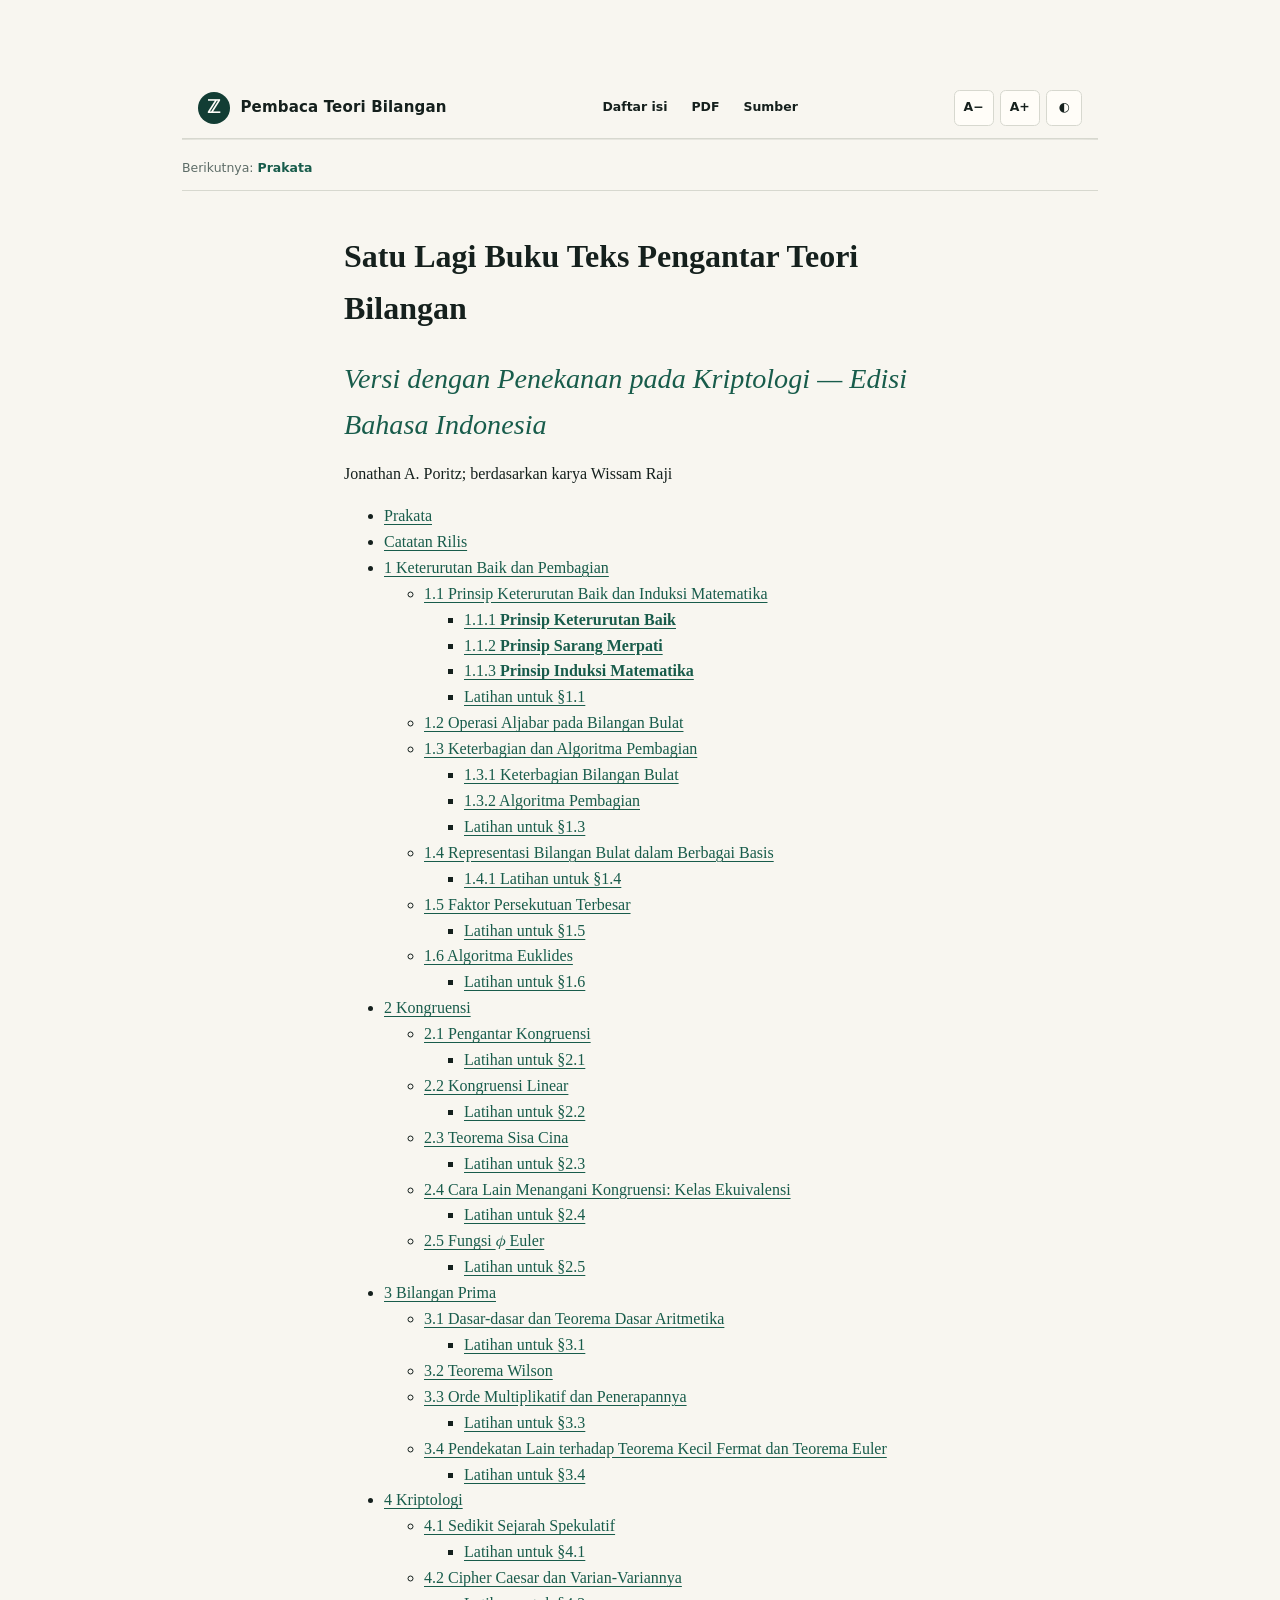
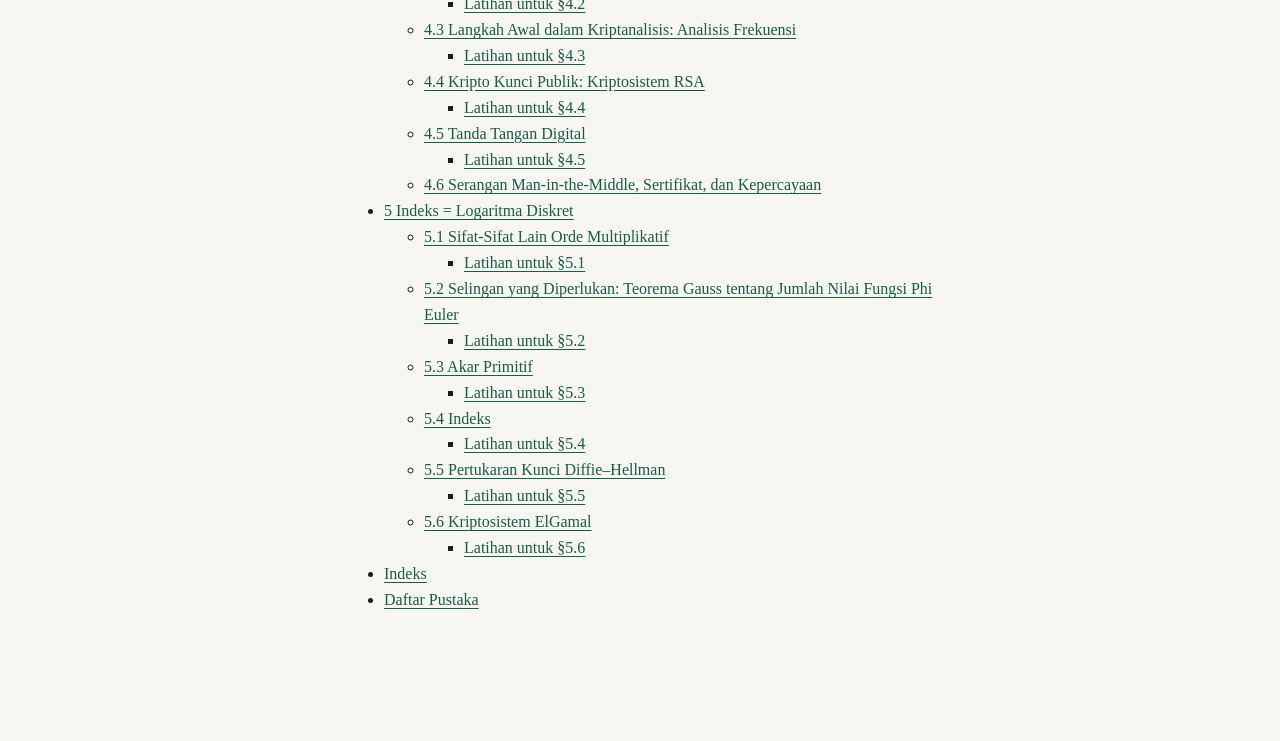
==== docs/reader/index.html @ 66df945d "Add live reflowable HTML reader" ====
<!DOCTYPE html>
<html xmlns="http://www.w3.org/1999/xhtml" lang="id-ID" xml:lang="id-ID">
<head>
  <meta charset="utf-8" />
  <meta name="generator" content="pandoc" />
  <meta name="viewport" content="width=device-width, initial-scale=1.0, user-scalable=yes" />
  <meta name="author" content="Jonathan A. Poritz; berdasarkan karya Wissam Raji" />
  <title>Satu Lagi Buku Teks Pengantar Teori Bilangan</title>
  <style>
    div.sitenav { display: flex; flex-direction: row; flex-wrap: wrap; }
    span.navlink { flex: 1; }
    span.navlink-label { display: inline-block; min-width: 4em; }
    /* Default styles provided by pandoc.
    ** See https://pandoc.org/MANUAL.html#variables-for-html for config info.
    */
    span.smallcaps{font-variant: small-caps;}
    div.columns{display: flex; gap: min(4vw, 1.5em);}
    div.column{flex: auto; overflow-x: auto;}
    div.hanging-indent{margin-left: 1.5em; text-indent: -1.5em;}
    /* The extra [class] is a hack that increases specificity enough to
       override a similar rule in reveal.js */
    ul.task-list[class]{list-style: none;}
    ul.task-list li input[type="checkbox"] {
      font-size: inherit;
      width: 0.8em;
      margin: 0 0.8em 0.2em -1.6em;
      vertical-align: middle;
    }
  </style>
  <link rel="stylesheet" href="../site.css" />
  <meta name="description" content="Edisi lengkap bahasa Indonesia yang dapat di-reflow dari buku pengantar teori bilangan dan kriptologi." />
  <link rel="canonical" href="https://kokunoyumeto.github.io/yet-another-introductory-number-theory-textbook-id/reader/index.html" />
  <meta property="og:title" content="Satu Lagi Buku Teks Pengantar Teori Bilangan" />
  <meta property="og:type" content="book" />
</head>
<body>
<nav id="sitenav" aria-label="Navigasi bab">
<div class="sitenav">
<span class="navlink">
</span>
<span class="navlink">
</span>
</div>
<div class="sitenav">
<span class="navlink">
<span class="navlink-label">Berikutnya:</span> <a href="-prakata.html" accesskey="n" rel="next">Prakata</a>
</span>
<span class="navlink">
</span>
</div>
</nav>

<main id="reader-content" tabindex="-1">
<header id="title-block-header">
<h1 class="title">Satu Lagi Buku Teks Pengantar Teori Bilangan</h1>
<p class="subtitle">Versi dengan Penekanan pada Kriptologi — Edisi
Bahasa Indonesia</p>
<p class="author">Jonathan A. Poritz; berdasarkan karya Wissam Raji</p>
</header>
<nav id="TOC" role="doc-toc">
<ul>
<li><a href="-prakata.html#prakata" id="toc-prakata">Prakata</a></li>
<li><a href="-catatan-rilis.html#catatan-rilis"
id="toc-catatan-rilis">Catatan Rilis</a></li>
<li><a href="1-chap-WOaD.html#chap-WOaD" id="toc-chap-WOaD"><span
class="toc-section-number">1</span> Keterurutan Baik dan Pembagian</a>
<ul>
<li><a href="1-chap-WOaD.html#sec-WOPaMI" id="toc-sec-WOPaMI"><span
class="toc-section-number">1.1</span> Prinsip Keterurutan Baik dan
Induksi Matematika</a>
<ul>
<li><a href="1-chap-WOaD.html#prinsip-keterurutan-baik"
id="toc-prinsip-keterurutan-baik"><span
class="toc-section-number">1.1.1</span> <strong>Prinsip Keterurutan
Baik</strong></a></li>
<li><a href="1-chap-WOaD.html#prinsip-sarang-merpati"
id="toc-prinsip-sarang-merpati"><span
class="toc-section-number">1.1.2</span> <strong>Prinsip Sarang
Merpati</strong></a></li>
<li><a href="1-chap-WOaD.html#prinsip-induksi-matematika"
id="toc-prinsip-induksi-matematika"><span
class="toc-section-number">1.1.3</span> <strong>Prinsip Induksi
Matematika</strong></a></li>
<li><a href="1-chap-WOaD.html#latihan-untuk-sec-wopami"
id="toc-latihan-untuk-sec-wopami">Latihan untuk §1.1</a></li>
</ul></li>
<li><a href="1-chap-WOaD.html#sec-AOwI" id="toc-sec-AOwI"><span
class="toc-section-number">1.2</span> Operasi Aljabar pada Bilangan
Bulat</a></li>
<li><a href="1-chap-WOaD.html#sec-DaDA" id="toc-sec-DaDA"><span
class="toc-section-number">1.3</span> Keterbagian dan Algoritma
Pembagian</a>
<ul>
<li><a href="1-chap-WOaD.html#keterbagian-bilangan-bulat"
id="toc-keterbagian-bilangan-bulat"><span
class="toc-section-number">1.3.1</span> Keterbagian Bilangan
Bulat</a></li>
<li><a href="1-chap-WOaD.html#algoritma-pembagian"
id="toc-algoritma-pembagian"><span
class="toc-section-number">1.3.2</span> Algoritma Pembagian</a></li>
<li><a href="1-chap-WOaD.html#latihan-untuk-sec-dada"
id="toc-latihan-untuk-sec-dada">Latihan untuk §1.3</a></li>
</ul></li>
<li><a href="1-chap-WOaD.html#sec-RoIiDB" id="toc-sec-RoIiDB"><span
class="toc-section-number">1.4</span> Representasi Bilangan Bulat dalam
Berbagai Basis</a>
<ul>
<li><a href="1-chap-WOaD.html#latihan-untuk-sec-roiidb"
id="toc-latihan-untuk-sec-roiidb"><span
class="toc-section-number">1.4.1</span> Latihan untuk §1.4</a></li>
</ul></li>
<li><a href="1-chap-WOaD.html#gcd" id="toc-gcd"><span
class="toc-section-number">1.5</span> Faktor Persekutuan Terbesar</a>
<ul>
<li><a href="1-chap-WOaD.html#latihan-untuk-gcd"
id="toc-latihan-untuk-gcd">Latihan untuk §1.5</a></li>
</ul></li>
<li><a href="1-chap-WOaD.html#sec-EA" id="toc-sec-EA"><span
class="toc-section-number">1.6</span> Algoritma Euklides</a>
<ul>
<li><a href="1-chap-WOaD.html#latihan-untuk-sec-ea"
id="toc-latihan-untuk-sec-ea">Latihan untuk §1.6</a></li>
</ul></li>
</ul></li>
<li><a href="2-chap-Cs.html#chap-Cs" id="toc-chap-Cs"><span
class="toc-section-number">2</span> Kongruensi</a>
<ul>
<li><a href="2-chap-Cs.html#sec-ItC" id="toc-sec-ItC"><span
class="toc-section-number">2.1</span> Pengantar Kongruensi</a>
<ul>
<li><a href="2-chap-Cs.html#latihan-untuk-sec-itc"
id="toc-latihan-untuk-sec-itc">Latihan untuk §2.1</a></li>
</ul></li>
<li><a href="2-chap-Cs.html#sec-LC" id="toc-sec-LC"><span
class="toc-section-number">2.2</span> Kongruensi Linear</a>
<ul>
<li><a href="2-chap-Cs.html#latihan-untuk-sec-lc"
id="toc-latihan-untuk-sec-lc">Latihan untuk §2.2</a></li>
</ul></li>
<li><a href="2-chap-Cs.html#sec-CRT" id="toc-sec-CRT"><span
class="toc-section-number">2.3</span> Teorema Sisa Cina</a>
<ul>
<li><a href="2-chap-Cs.html#latihan-untuk-sec-crt"
id="toc-latihan-untuk-sec-crt">Latihan untuk §2.3</a></li>
</ul></li>
<li><a href="2-chap-Cs.html#sec-AWtWwC" id="toc-sec-AWtWwC"><span
class="toc-section-number">2.4</span> Cara Lain Menangani Kongruensi:
Kelas Ekuivalensi</a>
<ul>
<li><a href="2-chap-Cs.html#latihan-untuk-sec-awtwwc"
id="toc-latihan-untuk-sec-awtwwc">Latihan untuk §2.4</a></li>
</ul></li>
<li><a href="2-chap-Cs.html#sec-EphiF" id="toc-sec-EphiF"><span
class="toc-section-number">2.5</span> Fungsi
<math display="inline" xmlns="http://www.w3.org/1998/Math/MathML"><semantics><mi>ϕ</mi><annotation encoding="application/x-tex">\phi</annotation></semantics></math>
Euler</a>
<ul>
<li><a href="2-chap-Cs.html#latihan-untuk-sec-ephif"
id="toc-latihan-untuk-sec-ephif">Latihan untuk §2.5</a></li>
</ul></li>
</ul></li>
<li><a href="3-chap-PNs.html#chap-PNs" id="toc-chap-PNs"><span
class="toc-section-number">3</span> Bilangan Prima</a>
<ul>
<li><a href="3-chap-PNs.html#sec-BatFTA" id="toc-sec-BatFTA"><span
class="toc-section-number">3.1</span> Dasar-dasar dan Teorema Dasar
Aritmetika</a>
<ul>
<li><a href="3-chap-PNs.html#latihan-untuk-sec-batfta"
id="toc-latihan-untuk-sec-batfta">Latihan untuk §3.1</a></li>
</ul></li>
<li><a href="3-chap-PNs.html#sec-WT" id="toc-sec-WT"><span
class="toc-section-number">3.2</span> Teorema Wilson</a></li>
<li><a href="3-chap-PNs.html#sec-MOaA" id="toc-sec-MOaA"><span
class="toc-section-number">3.3</span> Orde Multiplikatif dan
Penerapannya</a>
<ul>
<li><a href="3-chap-PNs.html#latihan-untuk-sec-moaa"
id="toc-latihan-untuk-sec-moaa">Latihan untuk §3.3</a></li>
</ul></li>
<li><a href="3-chap-PNs.html#sec-AAtFLaET" id="toc-sec-AAtFLaET"><span
class="toc-section-number">3.4</span> Pendekatan Lain terhadap Teorema
Kecil Fermat dan Teorema Euler</a>
<ul>
<li><a href="3-chap-PNs.html#latihan-untuk-sec-aatflaet"
id="toc-latihan-untuk-sec-aatflaet">Latihan untuk §3.4</a></li>
</ul></li>
</ul></li>
<li><a href="4-chap-Crypto.html#chap-Crypto" id="toc-chap-Crypto"><span
class="toc-section-number">4</span> Kriptologi</a>
<ul>
<li><a href="4-chap-Crypto.html#sec-SSH" id="toc-sec-SSH"><span
class="toc-section-number">4.1</span> Sedikit Sejarah Spekulatif</a>
<ul>
<li><a href="4-chap-Crypto.html#latihan-untuk-sec-ssh"
id="toc-latihan-untuk-sec-ssh">Latihan untuk §4.1</a></li>
</ul></li>
<li><a href="4-chap-Crypto.html#sec-CCaIV" id="toc-sec-CCaIV"><span
class="toc-section-number">4.2</span> Cipher Caesar dan
Varian-Variannya</a>
<ul>
<li><a href="4-chap-Crypto.html#latihan-untuk-sec-ccaiv"
id="toc-latihan-untuk-sec-ccaiv">Latihan untuk §4.2</a></li>
</ul></li>
<li><a href="4-chap-Crypto.html#sec-FSiCFA" id="toc-sec-FSiCFA"><span
class="toc-section-number">4.3</span> Langkah Awal dalam Kriptanalisis:
Analisis Frekuensi</a>
<ul>
<li><a href="4-chap-Crypto.html#latihan-untuk-sec-fsicfa"
id="toc-latihan-untuk-sec-fsicfa">Latihan untuk §4.3</a></li>
</ul></li>
<li><a href="4-chap-Crypto.html#sec-tRSAC" id="toc-sec-tRSAC"><span
class="toc-section-number">4.4</span> Kripto Kunci Publik: Kriptosistem
RSA</a>
<ul>
<li><a href="4-chap-Crypto.html#latihan-untuk-sec-trsac"
id="toc-latihan-untuk-sec-trsac">Latihan untuk §4.4</a></li>
</ul></li>
<li><a href="4-chap-Crypto.html#sec-DSs" id="toc-sec-DSs"><span
class="toc-section-number">4.5</span> Tanda Tangan Digital</a>
<ul>
<li><a href="4-chap-Crypto.html#latihan-untuk-sec-dss"
id="toc-latihan-untuk-sec-dss">Latihan untuk §4.5</a></li>
</ul></li>
<li><a href="4-chap-Crypto.html#sec-MitMAaPKI"
id="toc-sec-MitMAaPKI"><span class="toc-section-number">4.6</span>
Serangan Man-in-the-Middle, Sertifikat, dan Kepercayaan</a></li>
</ul></li>
<li><a href="5-chap-IeqDL.html#chap-IeqDL" id="toc-chap-IeqDL"><span
class="toc-section-number">5</span> Indeks = Logaritma Diskret</a>
<ul>
<li><a href="5-chap-IeqDL.html#sec-MPoMO" id="toc-sec-MPoMO"><span
class="toc-section-number">5.1</span> Sifat-Sifat Lain Orde
Multiplikatif</a>
<ul>
<li><a href="5-chap-IeqDL.html#latihan-untuk-sec-mpomo"
id="toc-latihan-untuk-sec-mpomo">Latihan untuk §5.1</a></li>
</ul></li>
<li><a href="5-chap-IeqDL.html#sec-aNDGToSoEF"
id="toc-sec-aNDGToSoEF"><span class="toc-section-number">5.2</span>
Selingan yang Diperlukan: Teorema Gauss tentang Jumlah Nilai Fungsi Phi
Euler</a>
<ul>
<li><a href="5-chap-IeqDL.html#latihan-untuk-sec-andgtosoef"
id="toc-latihan-untuk-sec-andgtosoef">Latihan untuk §5.2</a></li>
</ul></li>
<li><a href="5-chap-IeqDL.html#sec-PR" id="toc-sec-PR"><span
class="toc-section-number">5.3</span> Akar Primitif</a>
<ul>
<li><a href="5-chap-IeqDL.html#latihan-untuk-sec-pr"
id="toc-latihan-untuk-sec-pr">Latihan untuk §5.3</a></li>
</ul></li>
<li><a href="5-chap-IeqDL.html#sec-I" id="toc-sec-I"><span
class="toc-section-number">5.4</span> Indeks</a>
<ul>
<li><a href="5-chap-IeqDL.html#latihan-untuk-sec-i"
id="toc-latihan-untuk-sec-i">Latihan untuk §5.4</a></li>
</ul></li>
<li><a href="5-chap-IeqDL.html#sec-DHKE" id="toc-sec-DHKE"><span
class="toc-section-number">5.5</span> Pertukaran Kunci
Diffie–Hellman</a>
<ul>
<li><a href="5-chap-IeqDL.html#latihan-untuk-sec-dhke"
id="toc-latihan-untuk-sec-dhke">Latihan untuk §5.5</a></li>
</ul></li>
<li><a href="5-chap-IeqDL.html#sec-tEGC" id="toc-sec-tEGC"><span
class="toc-section-number">5.6</span> Kriptosistem ElGamal</a>
<ul>
<li><a href="5-chap-IeqDL.html#latihan-untuk-sec-tegc"
id="toc-latihan-untuk-sec-tegc">Latihan untuk §5.6</a></li>
</ul></li>
</ul></li>
<li><a href="-indeks-web.html#indeks-web"
id="toc-indeks-web">Indeks</a></li>
<li><a href="-bibliography.html#bibliography"
id="toc-bibliography">Daftar Pustaka</a></li>
</ul>
</nav>
</main>

<script src="../reader.js"></script>
</body>
</html>
---- docs/site.css ----
:root {
  color-scheme: light dark;
  --ink: #15201d;
  --muted: #5e6d68;
  --paper: #f8f6f0;
  --paper-strong: #fffdf8;
  --surface: #eeeee7;
  --line: #d7d8cf;
  --brand: #185c4b;
  --brand-dark: #123d34;
  --accent: #d2603d;
  --focus: #007c91;
  --shadow: 0 18px 60px rgb(23 46 39 / 0.12);
  --reader-size: 1rem;
  --measure: 74ch;
}

@media (prefers-color-scheme: dark) {
  :root {
    --ink: #edf3ef;
    --muted: #acbbb5;
    --paper: #111916;
    --paper-strong: #18221f;
    --surface: #202b27;
    --line: #33423c;
    --brand: #74cfb3;
    --brand-dark: #9fdec9;
    --accent: #f08a67;
    --focus: #72d4e5;
    --shadow: 0 18px 60px rgb(0 0 0 / 0.3);
  }
}

:root[data-theme="light"] {
  color-scheme: light;
  --ink: #15201d;
  --muted: #5e6d68;
  --paper: #f8f6f0;
  --paper-strong: #fffdf8;
  --surface: #eeeee7;
  --line: #d7d8cf;
  --brand: #185c4b;
  --brand-dark: #123d34;
  --accent: #d2603d;
  --focus: #007c91;
  --shadow: 0 18px 60px rgb(23 46 39 / 0.12);
}

:root[data-theme="dark"] {
  color-scheme: dark;
  --ink: #edf3ef;
  --muted: #acbbb5;
  --paper: #111916;
  --paper-strong: #18221f;
  --surface: #202b27;
  --line: #33423c;
  --brand: #74cfb3;
  --brand-dark: #9fdec9;
  --accent: #f08a67;
  --focus: #72d4e5;
  --shadow: 0 18px 60px rgb(0 0 0 / 0.3);
}

*, *::before, *::after { box-sizing: border-box; }

html {
  background: var(--paper);
  color: var(--ink);
  font-family: Georgia, "Times New Roman", serif;
  line-height: 1.62;
  scroll-behavior: smooth;
  text-rendering: optimizeLegibility;
}

body {
  margin: 0;
  min-height: 100vh;
  background: var(--paper);
  color: var(--ink);
}

a { color: var(--brand); text-underline-offset: 0.16em; }
a:hover { color: var(--accent); }
a:focus-visible, button:focus-visible {
  outline: 3px solid var(--focus);
  outline-offset: 3px;
}

.skip-link {
  position: fixed;
  z-index: 1000;
  top: 0.75rem;
  left: 0.75rem;
  transform: translateY(-180%);
  padding: 0.65rem 0.85rem;
  border-radius: 0.4rem;
  background: var(--ink);
  color: var(--paper);
}
.skip-link:focus { transform: none; }

.site-header,
.reader-toolbar {
  display: flex;
  align-items: center;
  justify-content: space-between;
  gap: 1rem;
  width: min(100% - 2rem, 1180px);
  margin: 0 auto;
}

.site-header {
  padding: 1.15rem 0;
  border-bottom: 1px solid var(--line);
  font-family: system-ui, -apple-system, "Segoe UI", sans-serif;
}

.wordmark {
  display: inline-flex;
  align-items: center;
  gap: 0.65rem;
  color: var(--ink);
  font-size: 0.94rem;
  font-weight: 750;
  letter-spacing: 0.01em;
  text-decoration: none;
}

.wordmark-mark {
  display: grid;
  width: 2rem;
  height: 2rem;
  place-items: center;
  border-radius: 50%;
  background: var(--brand-dark);
  color: var(--paper-strong);
  font-family: Georgia, serif;
  font-size: 1.1rem;
}

.header-actions { display: flex; gap: 1rem; }
.header-actions a { color: var(--ink); font-size: 0.9rem; text-decoration: none; }

.landing-page main,
.site-footer {
  width: min(100% - 2rem, 1180px);
  margin-inline: auto;
}

.hero {
  display: grid;
  grid-template-columns: minmax(0, 1.55fr) minmax(250px, 0.65fr);
  gap: clamp(2rem, 6vw, 6rem);
  align-items: end;
  min-height: min(720px, 78vh);
  padding: clamp(4rem, 9vw, 8rem) 0 clamp(3rem, 7vw, 6rem);
}

.eyebrow {
  margin: 0 0 0.8rem;
  color: var(--accent);
  font-family: system-ui, -apple-system, "Segoe UI", sans-serif;
  font-size: 0.76rem;
  font-weight: 800;
  letter-spacing: 0.14em;
  text-transform: uppercase;
}

.hero h1 {
  max-width: 15ch;
  margin: 0;
  font-size: clamp(2.65rem, 7vw, 6.6rem);
  font-weight: 500;
  letter-spacing: -0.045em;
  line-height: 0.98;
}

.subtitle {
  margin: 1.15rem 0 0;
  color: var(--brand);
  font-size: clamp(1.2rem, 2.2vw, 1.8rem);
  font-style: italic;
}

.byline {
  margin: 1.2rem 0 0;
  color: var(--muted);
  font-family: system-ui, -apple-system, "Segoe UI", sans-serif;
  font-size: 0.94rem;
}

.lede { max-width: 66ch; margin: 2rem 0 0; font-size: 1.08rem; }
.hero-actions { display: flex; flex-wrap: wrap; gap: 0.8rem; margin-top: 2rem; }

.button {
  display: inline-flex;
  align-items: center;
  justify-content: center;
  gap: 0.55rem;
  min-height: 3rem;
  padding: 0.72rem 1.05rem;
  border: 1px solid var(--brand-dark);
  border-radius: 0.35rem;
  font-family: system-ui, -apple-system, "Segoe UI", sans-serif;
  font-size: 0.9rem;
  font-weight: 750;
  text-decoration: none;
}
.button-primary { background: var(--brand-dark); color: var(--paper-strong); }
.button-primary:hover { background: var(--accent); border-color: var(--accent); color: white; }
.button-secondary { color: var(--brand-dark); }

.edition-card {
  display: grid;
  grid-template-columns: repeat(2, minmax(0, 1fr));
  border: 1px solid var(--line);
  border-radius: 0.75rem;
  background: var(--paper-strong);
  box-shadow: var(--shadow);
  overflow: hidden;
}
.edition-card div { min-height: 8.8rem; padding: 1.2rem; border: 0 solid var(--line); }
.edition-card div:nth-child(odd) { border-right-width: 1px; }
.edition-card div:nth-child(-n + 2) { border-bottom-width: 1px; }
.edition-card strong { display: block; color: var(--brand); font-size: clamp(1.35rem, 3vw, 2.15rem); font-weight: 500; line-height: 1.05; }
.edition-card div:last-child strong { font-size: clamp(1.1rem, 2.2vw, 1.7rem); white-space: nowrap; }
.edition-card span { display: block; margin-top: 0.55rem; color: var(--muted); font-family: system-ui, -apple-system, "Segoe UI", sans-serif; font-size: 0.78rem; }

.chapter-section,
.format-section,
.about-section {
  padding: clamp(4rem, 8vw, 7rem) 0;
  border-top: 1px solid var(--line);
}

.section-heading { display: grid; grid-template-columns: 0.55fr 1.45fr; gap: 2rem; align-items: start; margin-bottom: 2.5rem; }
.section-heading h2,
.about-section h2 { max-width: 18ch; margin: 0; font-size: clamp(2rem, 4vw, 3.5rem); font-weight: 500; letter-spacing: -0.03em; line-height: 1.08; }

.chapter-grid { display: grid; grid-template-columns: repeat(2, minmax(0, 1fr)); gap: 1px; margin: 0; padding: 1px; background: var(--line); list-style: none; }
.chapter-grid li { background: var(--paper); }
.chapter-grid a { display: block; min-height: 9rem; padding: 1.4rem; color: var(--ink); text-decoration: none; }
.chapter-grid a:hover { background: var(--paper-strong); color: var(--brand); }
.chapter-grid span { display: block; margin-bottom: 0.75rem; color: var(--accent); font-family: system-ui, -apple-system, "Segoe UI", sans-serif; font-size: 0.73rem; font-weight: 800; letter-spacing: 0.1em; text-transform: uppercase; }
.chapter-grid strong { max-width: 28ch; font-size: 1.25rem; font-weight: 500; line-height: 1.25; }

.format-grid { display: grid; grid-template-columns: repeat(3, minmax(0, 1fr)); gap: 1rem; }
.format-grid article { min-height: 18rem; padding: 1.5rem; border: 1px solid var(--line); border-radius: 0.5rem; background: var(--paper-strong); }
.format-icon { display: grid; width: 3.25rem; height: 3.25rem; place-items: center; border: 1px solid var(--line); border-radius: 50%; color: var(--brand); font-family: system-ui, -apple-system, "Segoe UI", sans-serif; font-size: 0.78rem; font-weight: 800; }
.format-grid h3 { margin: 2rem 0 0.6rem; font-size: 1.35rem; font-weight: 500; }
.format-grid p { color: var(--muted); }
.format-grid a { font-family: system-ui, -apple-system, "Segoe UI", sans-serif; font-size: 0.86rem; font-weight: 750; }

.about-section { display: grid; grid-template-columns: 0.8fr 1.2fr; gap: clamp(2rem, 8vw, 8rem); }
.about-copy { max-width: 68ch; }
.preservation-links { display: flex; flex-wrap: wrap; gap: 0.6rem 1.2rem; padding: 0; list-style: none; font-family: system-ui, -apple-system, "Segoe UI", sans-serif; font-size: 0.85rem; font-weight: 700; }

.site-footer { display: flex; justify-content: space-between; gap: 1rem; padding: 2rem 0 3rem; border-top: 1px solid var(--line); color: var(--muted); font-family: system-ui, -apple-system, "Segoe UI", sans-serif; font-size: 0.78rem; }

/* Controls and layout for the generated Pandoc reader pages. */
.reader-shell { min-height: 100vh; }
.reader-toolbar-wrap { position: sticky; z-index: 100; top: 0; border-bottom: 1px solid var(--line); background: color-mix(in srgb, var(--paper) 92%, transparent); -webkit-backdrop-filter: blur(12px); backdrop-filter: blur(12px); }
.reader-toolbar { min-height: 3.85rem; font-family: system-ui, -apple-system, "Segoe UI", sans-serif; }
.reader-toolbar a { color: var(--ink); text-decoration: none; }
.reader-toolbar .reader-links,
.reader-toolbar .reader-tools { display: flex; align-items: center; gap: 0.4rem; }
.reader-toolbar .reader-links a { padding: 0.45rem 0.55rem; border-radius: 0.3rem; font-size: 0.78rem; font-weight: 700; }
.reader-toolbar .reader-links a:hover { background: var(--surface); }
.reader-tool {
  min-width: 2.25rem;
  min-height: 2.25rem;
  padding: 0.35rem 0.55rem;
  border: 1px solid var(--line);
  border-radius: 0.35rem;
  background: var(--paper-strong);
  color: var(--ink);
  font: 700 0.78rem/1 system-ui, -apple-system, "Segoe UI", sans-serif;
  cursor: pointer;
}
.reader-progress { position: absolute; bottom: -1px; left: 0; width: 0; height: 2px; background: var(--accent); }

body.reader-page {
  width: min(100% - 2rem, 980px);
  margin: 0 auto;
  padding: clamp(2.2rem, 6vw, 5rem) clamp(0rem, 3vw, 2rem) 7rem;
  background: var(--paper);
  font-size: var(--reader-size);
}

body.reader-page > :not(.reader-toolbar-wrap) { max-width: var(--measure); margin-inline: auto; }
body.reader-page > .tableofcontents,
body.reader-page > .maketitle { max-width: 100%; }
body.reader-page .titleHead,
body.reader-page .chapterHead,
body.reader-page .likechapterHead { color: var(--ink); font-weight: 500; letter-spacing: -0.035em; line-height: 1.08; }
body.reader-page .titleHead { font-size: clamp(2.4rem, 7vw, 5.3rem); }
body.reader-page .chapterHead,
body.reader-page .likechapterHead { margin: 2rem 0 3.2rem; font-size: clamp(2.1rem, 5vw, 4.1rem); }
body.reader-page .sectionHead,
body.reader-page .likesectionHead { margin: 3.5rem 0 1.25rem; color: var(--brand-dark); font-size: clamp(1.5rem, 3vw, 2.25rem); font-weight: 500; line-height: 1.2; }
body.reader-page .subsectionHead,
body.reader-page .likesubsectionHead { margin: 2.7rem 0 1rem; color: var(--ink); font-size: 1.25rem; }
body.reader-page p { margin: 0.85rem 0; text-align: left; }
body.reader-page main { min-width: 0; max-width: 100%; }
body.reader-page a,
body.reader-page code { overflow-wrap: anywhere; word-break: break-word; }
body.reader-page img { max-width: 100%; height: auto; }
body.reader-page figure,
body.reader-page .figure { max-width: 100%; margin: 2rem auto; text-align: center; }
body.reader-page table,
body.reader-page .tabular { display: block; max-width: 100%; margin: 1.5rem auto; overflow-x: auto; border-collapse: collapse; }
body.reader-page th,
body.reader-page td { padding: 0.35rem 0.55rem; border: 1px solid var(--line); }
body.reader-page pre,
body.reader-page .verbatim { max-width: 100%; padding: 1rem; overflow-x: auto; border-radius: 0.35rem; background: var(--surface); font-size: 0.88em; }
body.reader-page math,
body.reader-page .math-display,
body.reader-page .equation,
body.reader-page .equation-star { max-width: 100%; overflow-x: auto; overflow-y: hidden; }
body.reader-page math[display="block"] { display: block; margin: 1.4rem auto; padding: 0.35rem 0; }
body.reader-page .theorem,
body.reader-page .lemma,
body.reader-page .proposition,
body.reader-page .corollary,
body.reader-page .definition,
body.reader-page .example,
body.reader-page .examples,
body.reader-page .remark,
body.reader-page .exercise,
body.reader-page .WOprinciple {
  margin: 1.6rem 0;
  padding: 1rem 1.1rem;
  border-left: 4px solid var(--brand);
  background: var(--paper-strong);
}
body.reader-page .exercise { border-left-color: var(--accent); }
body.reader-page .proof { margin: 1.2rem 0 1.8rem; padding-left: 1rem; border-left: 1px solid var(--line); }
body.reader-page .tableofcontents { padding: clamp(1.1rem, 4vw, 2.5rem); border: 1px solid var(--line); border-radius: 0.6rem; background: var(--paper-strong); }
body.reader-page .tableofcontents a { text-decoration: none; }
body.reader-page .crosslinks { display: flex; justify-content: space-between; gap: 1rem; margin-block: 2rem; padding-block: 1rem; border-block: 1px solid var(--line); font-family: system-ui, -apple-system, "Segoe UI", sans-serif; font-size: 0.8rem; }
body.reader-page #sitenav { max-width: 100%; margin-bottom: 2.5rem; padding: 0.75rem 0; border-block: 1px solid var(--line); }
body.reader-page .sitenav { display: flex; flex-wrap: wrap; gap: 0.5rem 1rem; }
body.reader-page .sitenav + .sitenav { margin-top: 0.35rem; }
body.reader-page .sitenav .navlink { flex: 1 1 15rem; color: var(--muted); font-family: system-ui, -apple-system, "Segoe UI", sans-serif; font-size: 0.78rem; }
body.reader-page .sitenav a { font-weight: 700; text-decoration: none; }
body.reader-page .footnotes { margin-top: 3rem; border-top: 1px solid var(--line); color: var(--muted); font-size: 0.9em; }

@media (max-width: 780px) {
  .hero { grid-template-columns: 1fr; min-height: auto; }
  .edition-card { max-width: 32rem; }
  .section-heading,
  .about-section { grid-template-columns: 1fr; }
  .format-grid { grid-template-columns: 1fr; }
  .chapter-grid { grid-template-columns: 1fr; }
  .site-footer { flex-direction: column; }
  .reader-toolbar .reader-links .optional-link { display: none; }
}

@media (max-width: 520px) {
  .header-actions a:last-child { display: none; }
  .hero h1 { font-size: clamp(2.55rem, 14vw, 4.2rem); }
  .edition-card div { min-height: 7rem; }
  .reader-toolbar { width: min(100% - 1rem, 1180px); }
  .reader-toolbar .wordmark span:last-child { display: none; }
  body.reader-page { width: min(100% - 1.25rem, 980px); }
}

@media print {
  .site-header, .site-footer, .reader-toolbar-wrap, .hero-actions { display: none !important; }
  body, body.reader-page { width: auto; max-width: none; padding: 0; background: white; color: black; }
  a { color: inherit; }
}
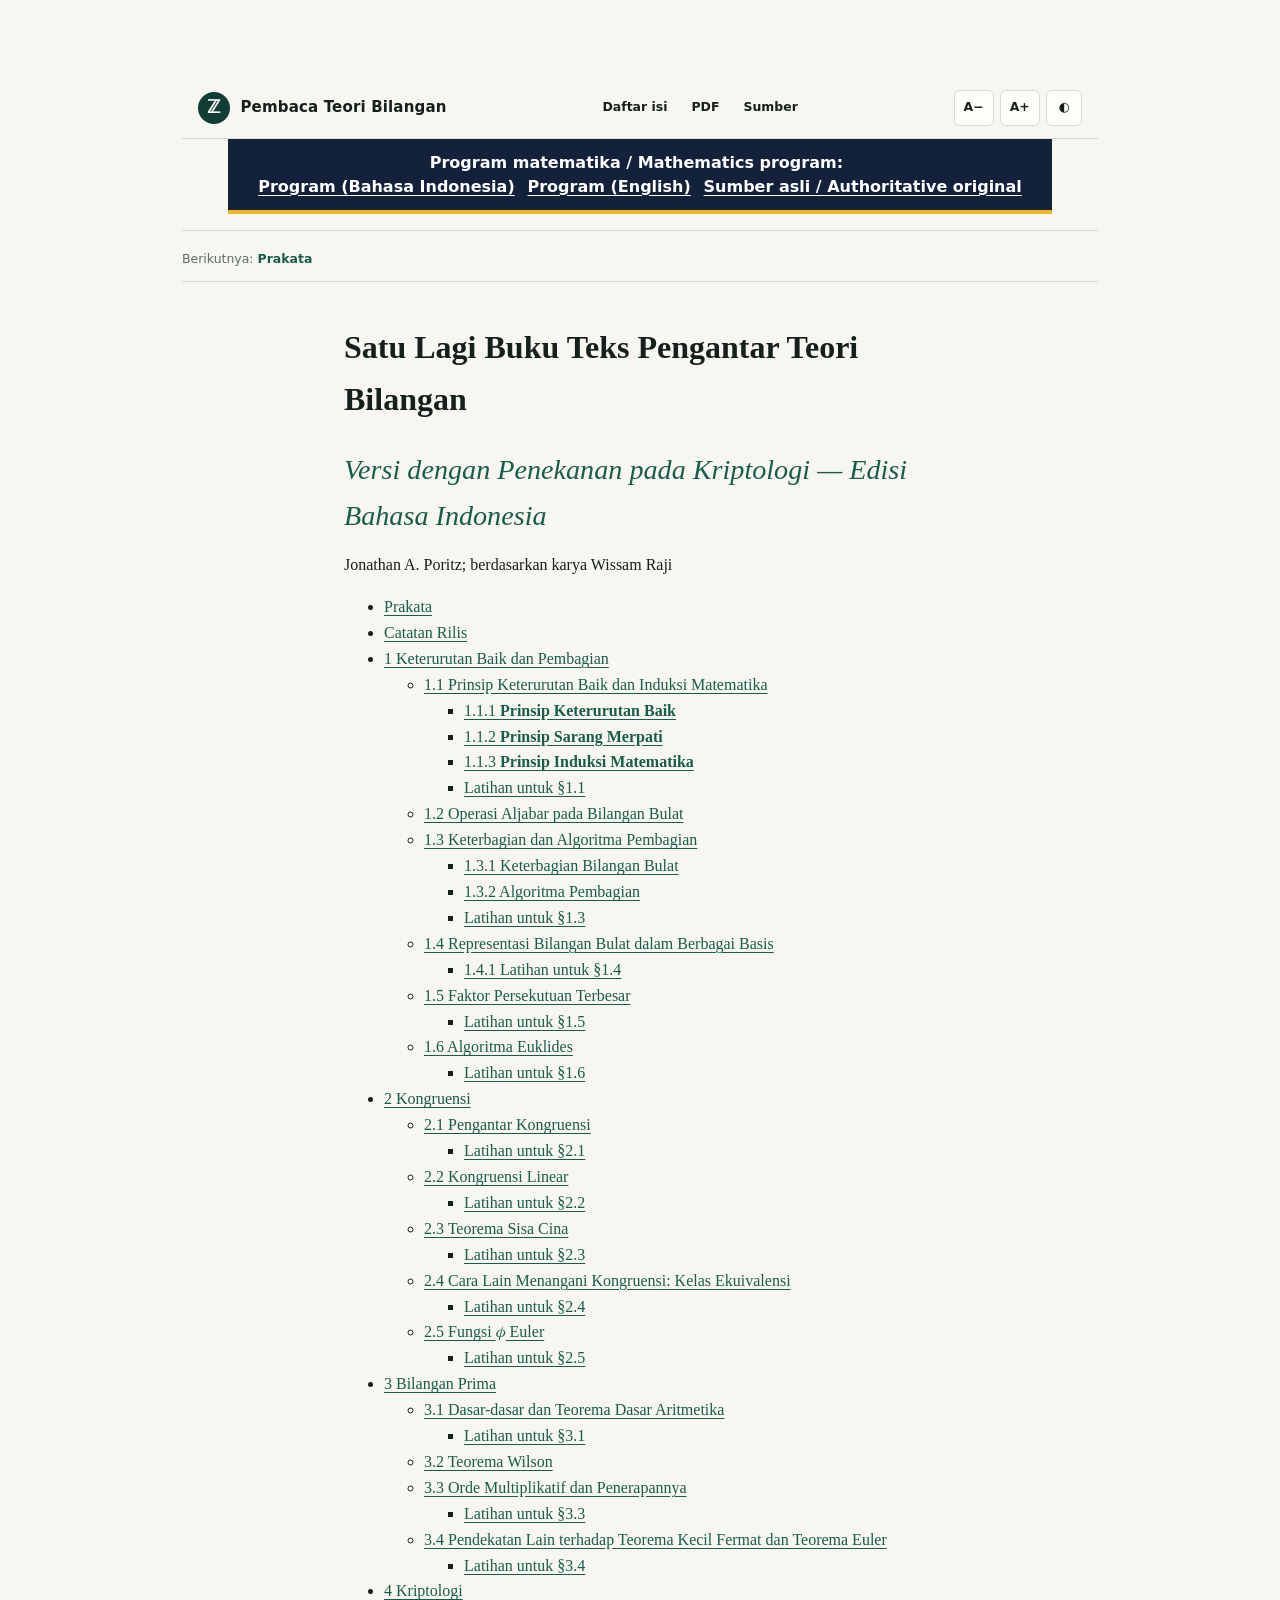
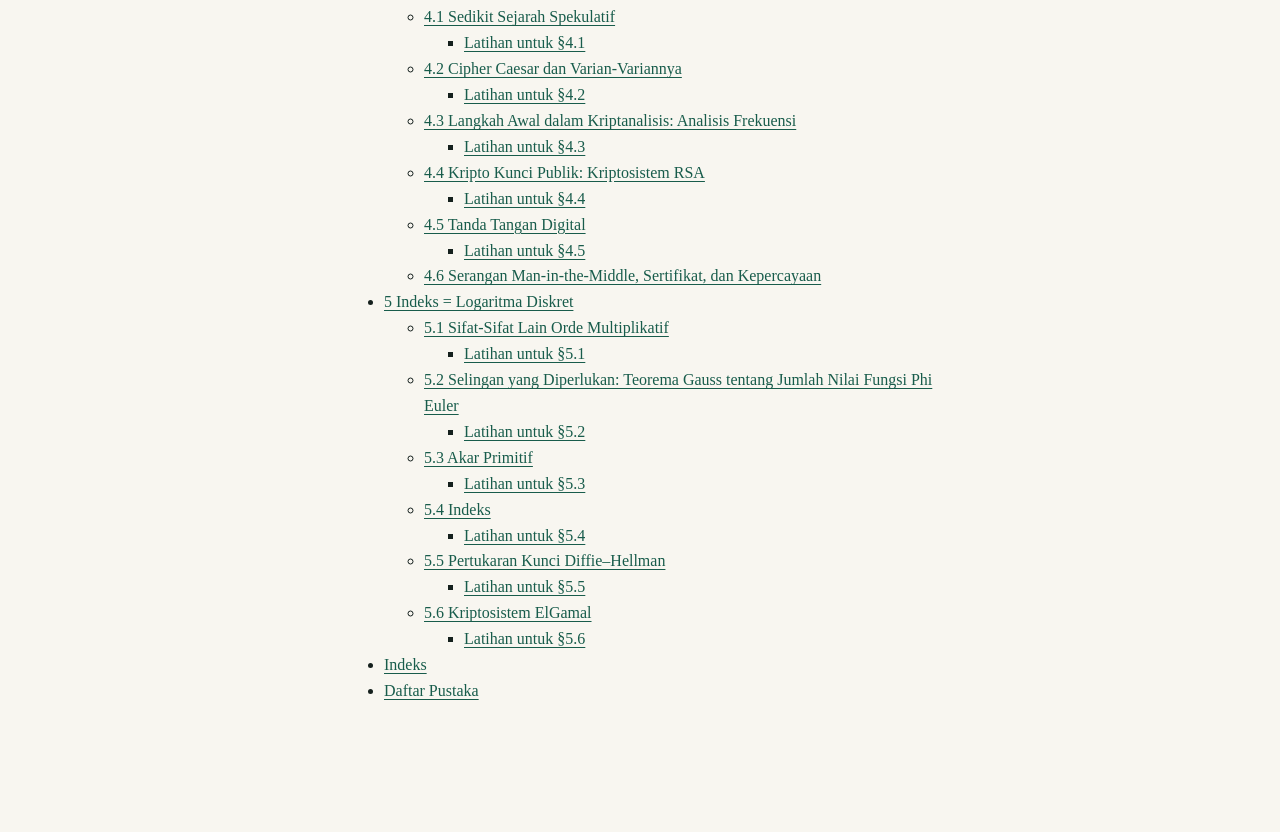
==== commit 574f76f7: "Add universal learner navigation" ====
--- a/docs/reader/index.html
+++ b/docs/reader/index.html
@@ -32,8 +32,12 @@
   <link rel="canonical" href="https://kokunoyumeto.github.io/yet-another-introductory-number-theory-textbook-id/reader/index.html" />
   <meta property="og:title" content="Satu Lagi Buku Teks Pengantar Teori Bilangan" />
   <meta property="og:type" content="book" />
+<!-- program-matematika-federated-nav-style-v1 -->
+<link rel="stylesheet" href="../federated-navigation.css" data-program-matematika-nav="v1">
 </head>
-<body>
+<body><!-- program-matematika-federated-nav-v1:begin -->
+<nav class="program-matematika-federated-nav" aria-label="Navigasi program matematika / Mathematics program navigation"><strong>Program matematika / Mathematics program:</strong><ul><li><a href="https://kokunoyumeto.github.io/program-matematika-indonesia/id/#course-C60" data-program-link="central-id">Program (Bahasa Indonesia)</a></li><li><a href="https://kokunoyumeto.github.io/program-matematika-indonesia/en/#course-C60" data-program-link="central-en">Program (English)</a></li><li><a href="https://www.poritz.net/jonathan/share/yaintt.pdf" data-program-link="authoritative-original-1" rel="external">Sumber asli / Authoritative original</a></li></ul></nav>
+<!-- program-matematika-federated-nav-v1:end -->
 <nav id="sitenav" aria-label="Navigasi bab">
 <div class="sitenav">
 <span class="navlink">
--- a/docs/federated-navigation.css
+++ b/docs/federated-navigation.css
@@ -0,0 +1 @@
+.program-matematika-federated-nav{position:relative;z-index:1000;box-sizing:border-box;width:100%;margin:0 0 1rem;padding:.72rem 1rem;background:#13213a;color:#fff;border-bottom:4px solid #f0b429;font:600 1rem/1.5 system-ui,-apple-system,BlinkMacSystemFont,"Segoe UI",sans-serif;text-align:center}.program-matematika-federated-nav strong{display:inline-block;margin-right:.45rem}.program-matematika-federated-nav ul{display:inline-flex;flex-wrap:wrap;justify-content:center;gap:.35rem .8rem;margin:0;padding:0;list-style:none}.program-matematika-federated-nav li{margin:0;padding:0}.program-matematika-federated-nav a{color:#fff;text-decoration:underline;text-underline-offset:.18em}.program-matematika-federated-nav a:focus{outline:3px solid #fff;outline-offset:3px;border-radius:2px}@media print{.program-matematika-federated-nav{display:none}}
